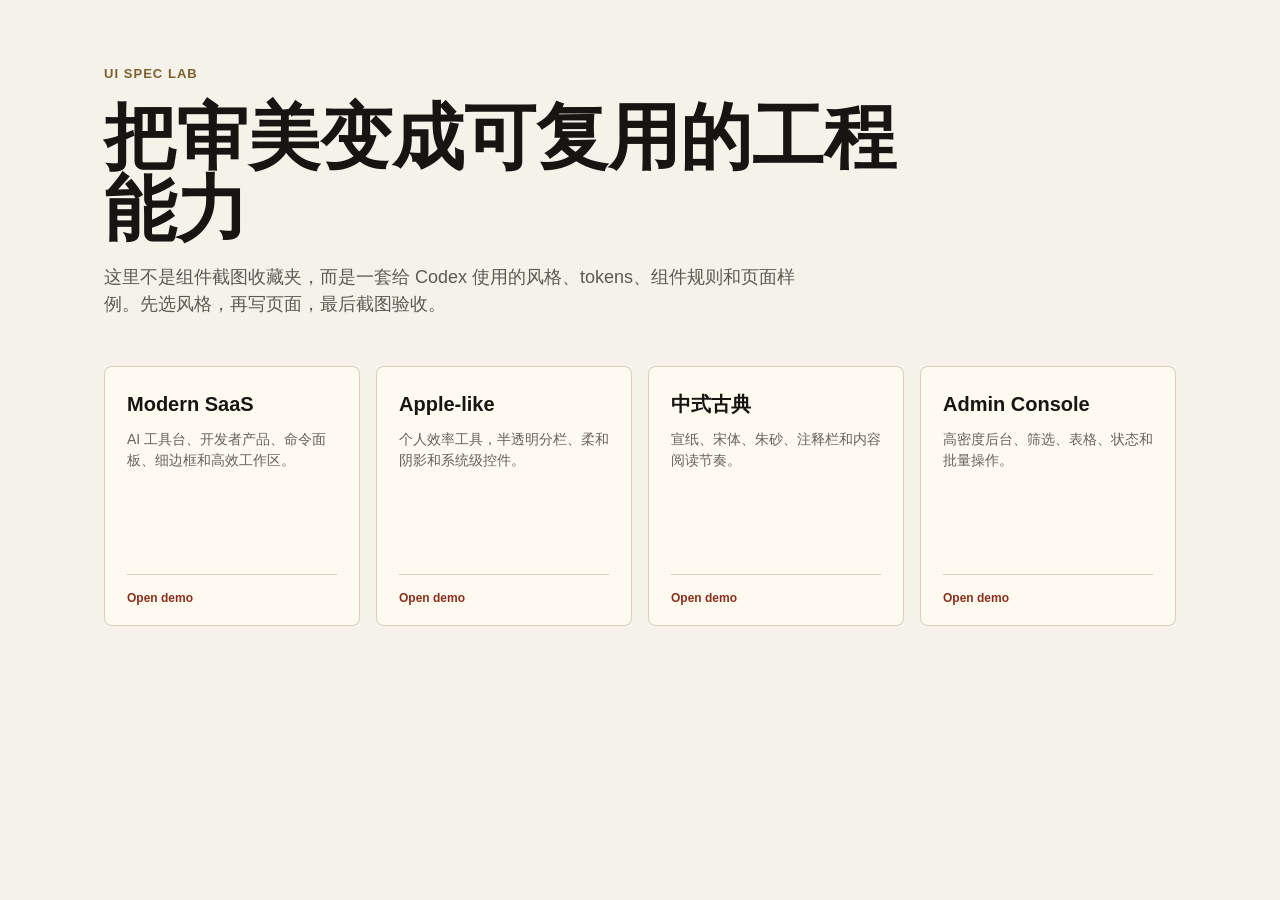
==== examples/index.html @ 541d2462 "Create UI design system skill" ====
<!doctype html>
<html lang="zh-CN">
<head>
  <meta charset="utf-8">
  <meta name="viewport" content="width=device-width, initial-scale=1">
  <title>UI Spec Lab</title>
  <link rel="stylesheet" href="../tokens/ui-tokens.css">
  <style>
    body {
      background: #f5f2ea;
      color: #161512;
    }
    .shell {
      margin: 0 auto;
      max-width: 1120px;
      padding: 64px 24px;
    }
    .topline {
      color: #7c5f2f;
      font-size: 13px;
      font-weight: 800;
      letter-spacing: .08em;
      text-transform: uppercase;
    }
    h1 {
      font-family: var(--font-serif);
      font-size: clamp(38px, 6vw, 72px);
      line-height: 1;
      margin: 18px 0 18px;
      max-width: 850px;
    }
    .intro {
      color: #5c5a52;
      font-size: 18px;
      max-width: 720px;
    }
    .grid {
      display: grid;
      gap: 16px;
      grid-template-columns: repeat(4, minmax(0, 1fr));
      margin-top: 48px;
    }
    .card {
      background: #fffaf0;
      border: 1px solid #d8cdb8;
      border-radius: 8px;
      min-height: 260px;
      padding: 22px;
      position: relative;
      transition: transform .2s var(--ease-out), box-shadow .2s var(--ease-out);
    }
    .card:hover {
      box-shadow: 0 18px 34px rgba(37, 33, 24, .12);
      transform: translateY(-4px);
    }
    .card strong {
      display: block;
      font-size: 20px;
      margin-bottom: 10px;
    }
    .card p {
      color: #686258;
      font-size: 14px;
      margin: 0;
    }
    .tag {
      border-top: 1px solid #d8cdb8;
      bottom: 18px;
      color: #8b2f1d;
      font-size: 12px;
      font-weight: 800;
      left: 22px;
      padding-top: 14px;
      position: absolute;
      right: 22px;
    }
    @media (max-width: 900px) {
      .grid {
        grid-template-columns: repeat(2, minmax(0, 1fr));
      }
    }
    @media (max-width: 560px) {
      .shell {
        padding: 40px 16px;
      }
      .grid {
        grid-template-columns: 1fr;
      }
    }
  </style>
</head>
<body>
  <main class="shell">
    <div class="topline">UI Spec Lab</div>
    <h1>把审美变成可复用的工程能力</h1>
    <p class="intro">这里不是组件截图收藏夹，而是一套给 Codex 使用的风格、tokens、组件规则和页面样例。先选风格，再写页面，最后截图验收。</p>
    <section class="grid" aria-label="HTML 样例">
      <a class="card" href="./modern-saas.html">
        <strong>Modern SaaS</strong>
        <p>AI 工具台、开发者产品、命令面板、细边框和高效工作区。</p>
        <span class="tag">Open demo</span>
      </a>
      <a class="card" href="./apple-productivity.html">
        <strong>Apple-like</strong>
        <p>个人效率工具，半透明分栏、柔和阴影和系统级控件。</p>
        <span class="tag">Open demo</span>
      </a>
      <a class="card" href="./chinese-classical.html">
        <strong>中式古典</strong>
        <p>宣纸、宋体、朱砂、注释栏和内容阅读节奏。</p>
        <span class="tag">Open demo</span>
      </a>
      <a class="card" href="./admin-console.html">
        <strong>Admin Console</strong>
        <p>高密度后台、筛选、表格、状态和批量操作。</p>
        <span class="tag">Open demo</span>
      </a>
    </section>
  </main>
</body>
</html>
---- tokens/ui-tokens.css ----
:root {
  color-scheme: light;
  --font-sans: ui-sans-serif, -apple-system, BlinkMacSystemFont, "Segoe UI", sans-serif;
  --font-serif: "Songti SC", "STSong", Georgia, serif;
  --font-mono: "SFMono-Regular", Consolas, "Liberation Mono", monospace;

  --space-1: 4px;
  --space-2: 8px;
  --space-3: 12px;
  --space-4: 16px;
  --space-5: 20px;
  --space-6: 24px;
  --space-8: 32px;
  --space-10: 40px;
  --space-12: 48px;
  --space-16: 64px;

  --text-xs: 12px;
  --text-sm: 14px;
  --text-md: 16px;
  --text-lg: 18px;
  --text-xl: 22px;
  --text-2xl: 28px;
  --text-3xl: 36px;

  --radius-sm: 6px;
  --radius-md: 10px;
  --radius-lg: 16px;
  --radius-xl: 22px;

  --ease-out: cubic-bezier(.16, 1, .3, 1);
  --shadow-soft: 0 16px 40px rgba(24, 31, 42, .08);
  --shadow-hard: 6px 6px 0 rgba(20, 20, 20, .95);
}

* {
  box-sizing: border-box;
}

html {
  min-width: 320px;
}

body {
  margin: 0;
  font-family: var(--font-sans);
  line-height: 1.5;
  text-rendering: optimizeLegibility;
}

a {
  color: inherit;
  text-decoration: none;
}

button,
input,
select,
textarea {
  font: inherit;
}

button {
  cursor: pointer;
}

button:disabled {
  cursor: not-allowed;
  opacity: .48;
}

:focus-visible {
  outline: 3px solid color-mix(in srgb, var(--accent, #2563eb), white 35%);
  outline-offset: 3px;
}

.ui-button {
  align-items: center;
  border: 1px solid transparent;
  border-radius: var(--button-radius, var(--radius-md));
  display: inline-flex;
  font-weight: 650;
  gap: 8px;
  height: var(--button-height, 40px);
  justify-content: center;
  padding: 0 16px;
  transition: transform .18s var(--ease-out), background .18s var(--ease-out), border-color .18s var(--ease-out);
  white-space: nowrap;
}

.ui-button:hover {
  transform: translateY(-1px);
}

.ui-button:active {
  transform: translateY(0);
}

.ui-input {
  background: var(--input-bg, #fff);
  border: 1px solid var(--border, #d9dee8);
  border-radius: var(--input-radius, var(--radius-md));
  color: var(--text, #172033);
  height: var(--input-height, 40px);
  padding: 0 12px;
  width: 100%;
}

.ui-input::placeholder {
  color: var(--muted, #7a8496);
}

.ui-panel {
  background: var(--surface, #fff);
  border: 1px solid var(--border, #e5e9f0);
  border-radius: var(--panel-radius, var(--radius-lg));
  box-shadow: var(--panel-shadow, none);
}

.ui-chip {
  align-items: center;
  border: 1px solid var(--chip-border, var(--border, #e5e9f0));
  border-radius: 999px;
  display: inline-flex;
  font-size: var(--text-xs);
  font-weight: 700;
  gap: 6px;
  min-height: 24px;
  padding: 0 9px;
}

.dot {
  background: currentColor;
  border-radius: 50%;
  display: inline-block;
  height: 7px;
  width: 7px;
}

.metric {
  font-feature-settings: "tnum";
  font-variant-numeric: tabular-nums;
}

.sr-only {
  clip: rect(0, 0, 0, 0);
  border: 0;
  height: 1px;
  margin: -1px;
  overflow: hidden;
  padding: 0;
  position: absolute;
  white-space: nowrap;
  width: 1px;
}

@media (max-width: 760px) {
  :root {
    --text-3xl: 30px;
    --text-2xl: 24px;
  }

  .ui-button {
    min-width: 0;
  }
}
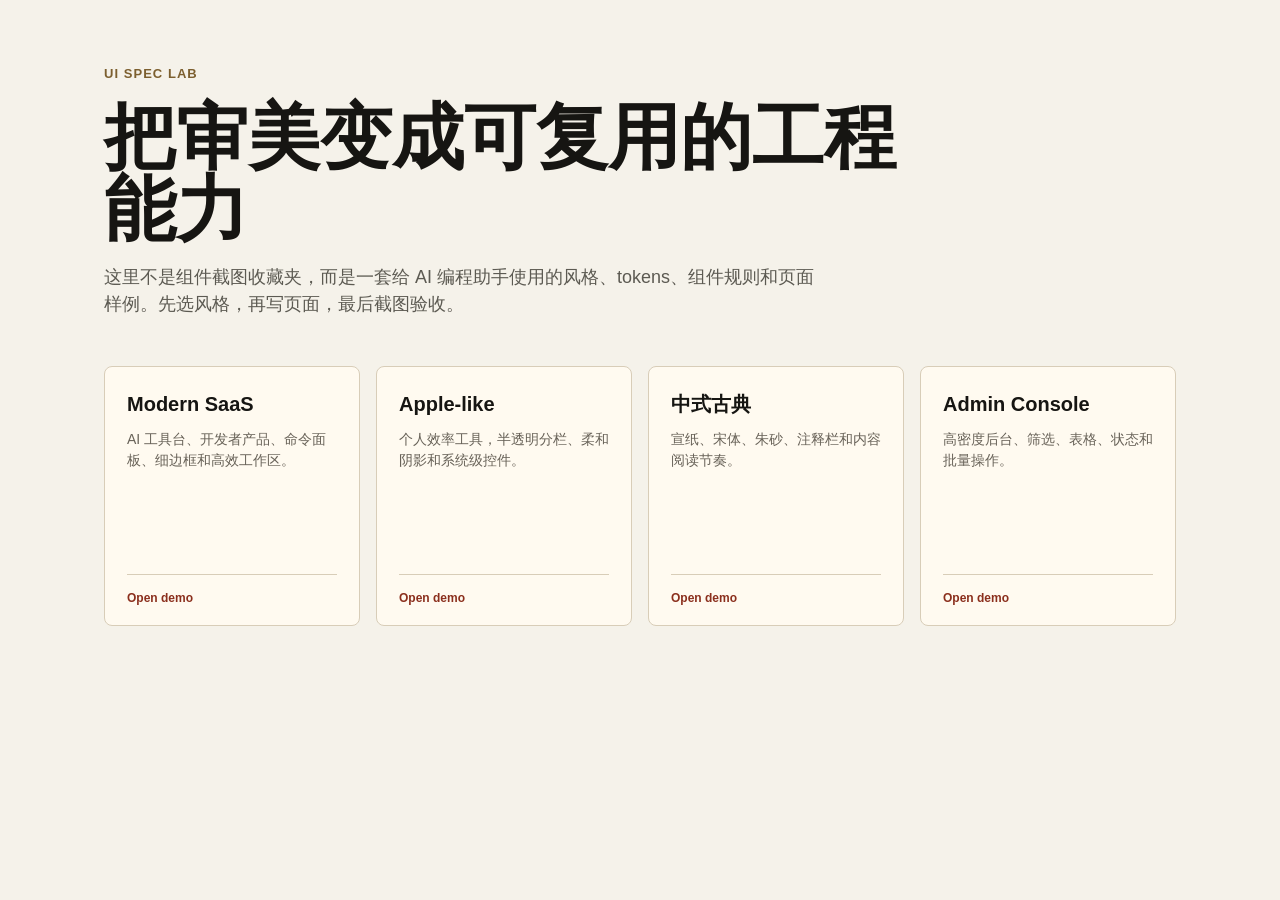
==== commit e4f55b0f: "Generalize UI skill wording" ====
--- a/examples/index.html
+++ b/examples/index.html
@@ -93,7 +93,7 @@
   <main class="shell">
     <div class="topline">UI Spec Lab</div>
     <h1>把审美变成可复用的工程能力</h1>
-    <p class="intro">这里不是组件截图收藏夹，而是一套给 Codex 使用的风格、tokens、组件规则和页面样例。先选风格，再写页面，最后截图验收。</p>
+    <p class="intro">这里不是组件截图收藏夹，而是一套给 AI 编程助手使用的风格、tokens、组件规则和页面样例。先选风格，再写页面，最后截图验收。</p>
     <section class="grid" aria-label="HTML 样例">
       <a class="card" href="./modern-saas.html">
         <strong>Modern SaaS</strong>
@@ -119,4 +119,3 @@
   </main>
 </body>
 </html>
-
